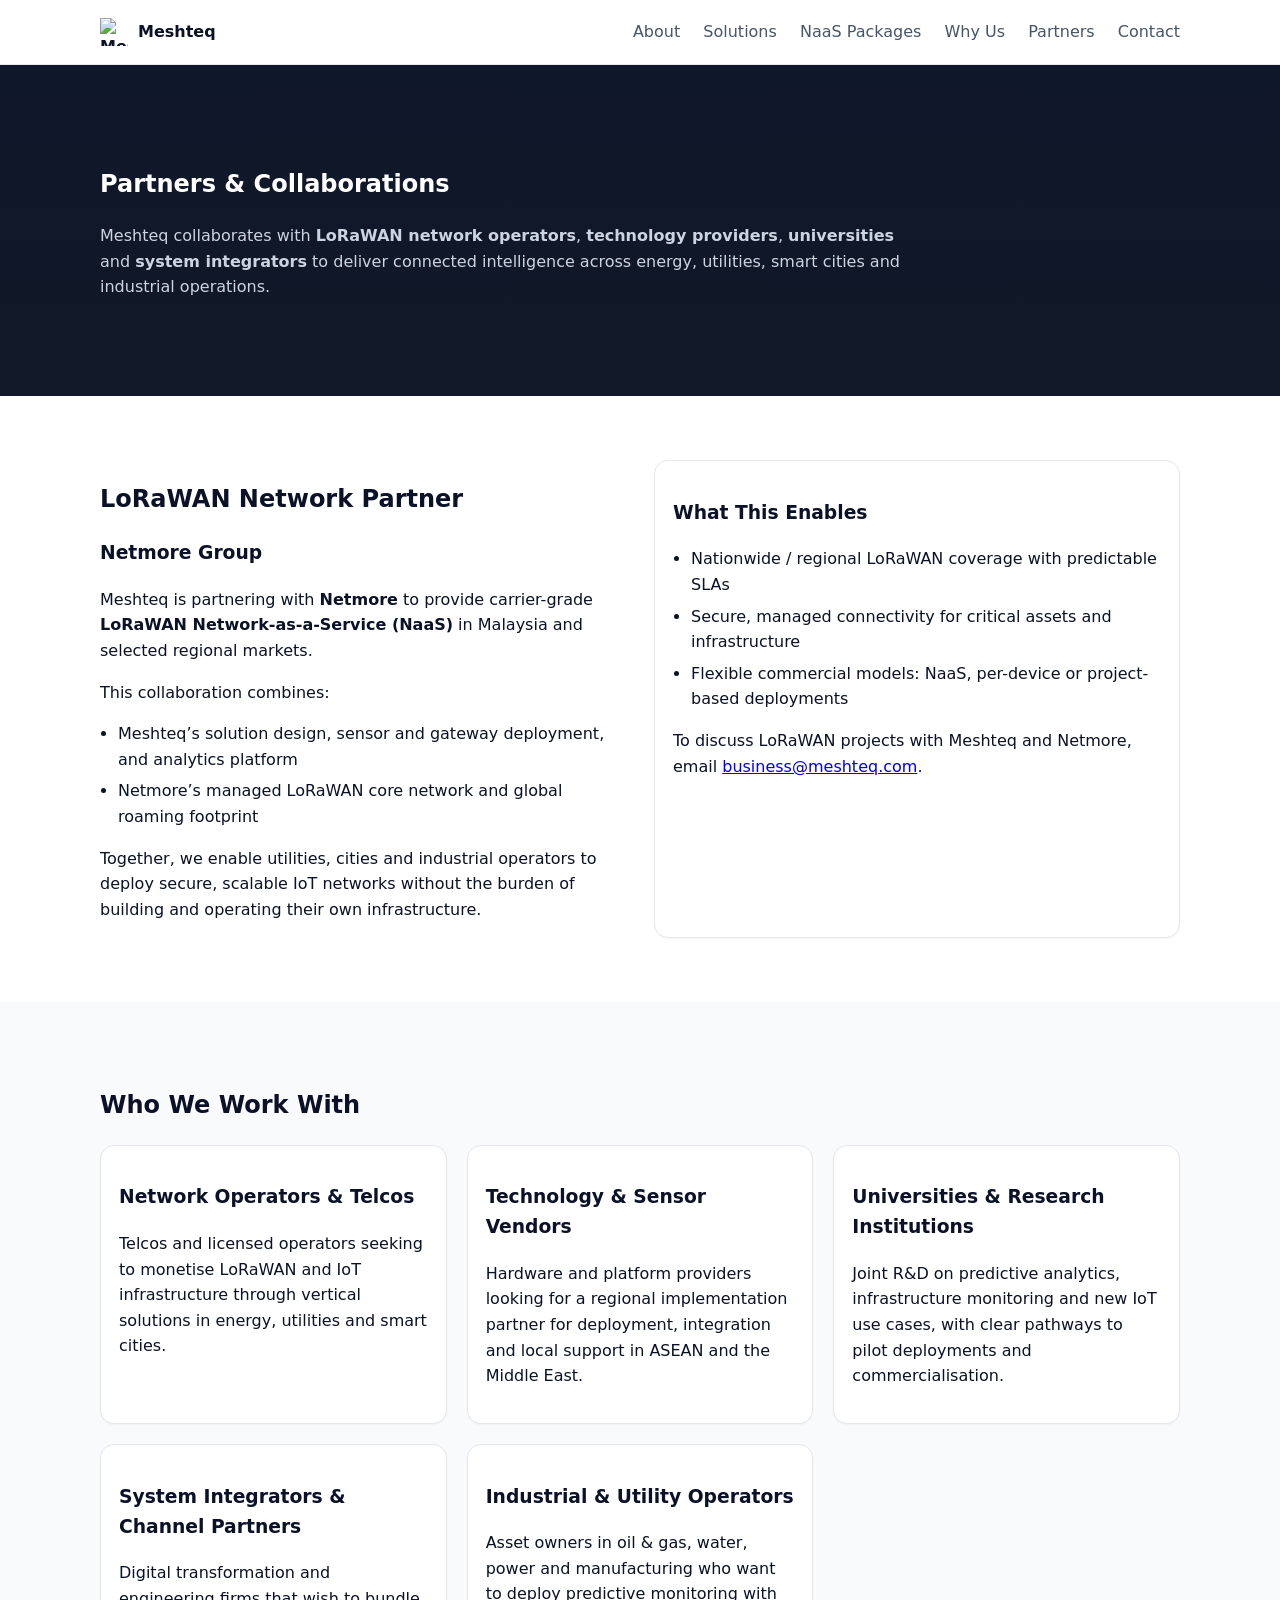
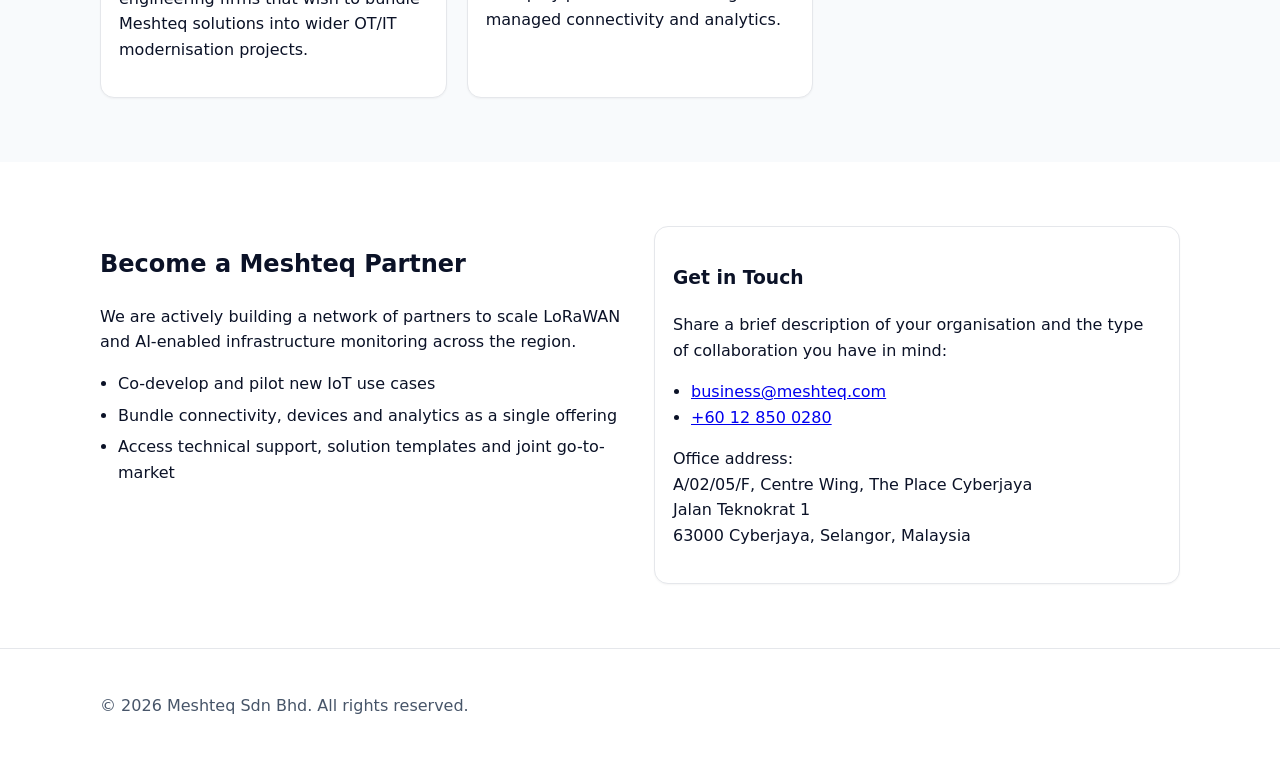
==== partners.html @ 6a69f066 "Create partners.html" ====
<!DOCTYPE html>
<html lang="en">
<head>
  <meta charset="utf-8" />
  <meta http-equiv="X-UA-Compatible" content="IE=edge" />
  <meta name="viewport" content="width=device-width, initial-scale=1" />
  <title>Partners & Collaborations | Meshteq</title>
  <meta name="description" content="Meshteq partners with LoRaWAN network operators, technology providers and research institutions to deliver scalable IoT, AI and Network-as-a-Service (NaaS) solutions." />
  <link rel="canonical" href="https://meshteq.com/partners.html" />
  <link rel="icon" href="/favicon.svg" type="image/svg+xml" />
  <link rel="manifest" href="/site.webmanifest" />
  <meta name="theme-color" content="#0f172a" />
  <!-- Open Graph -->
  <meta property="og:title" content="Partners & Collaborations | Meshteq" />
  <meta property="og:description" content="Meshteq collaborates with LoRaWAN network operators, sensor vendors, universities and system integrators to deliver IoT and AI solutions across ASEAN and the Middle East." />
  <meta property="og:type" content="website" />
  <meta property="og:url" content="https://meshteq.com/partners.html" />
  <meta property="og:image" content="https://meshteq.com/og-image.png" />
  <!-- Twitter -->
  <meta name="twitter:card" content="summary_large_image" />
  <meta name="twitter:title" content="Partners & Collaborations | Meshteq" />
  <meta name="twitter:description" content="Meshteq collaborates with LoRaWAN network operators, sensor vendors, universities and system integrators to deliver IoT and AI solutions." />
  <meta name="twitter:image" content="https://meshteq.com/og-image.png" />
  <link rel="preload" href="/styles.css" as="style" />
  <link rel="stylesheet" href="/styles.css" />
  <script type="application/ld+json">
  {
    "@context": "https://schema.org",
    "@type": "Organization",
    "name": "Meshteq Sdn Bhd",
    "url": "https://meshteq.com/",
    "logo": "https://meshteq.com/favicon.svg",
    "contactPoint": [{
      "@type": "ContactPoint",
      "contactType": "Business",
      "email": "business@meshteq.com",
      "telephone": "+6012 8500280"
    }],
    "description": "Meshteq develops IoT, AI and LoRaWAN Network-as-a-Service solutions for predictive infrastructure monitoring, smart cities and industrial automation."
  }
  </script>
</head>
<body>
  <header class="site-header">
    <div class="container">
      <a class="brand" href="/">
        <img src="/favicon.svg" alt="Meshteq logo" class="logo" />
        <span>Meshteq</span>
      </a>
      <nav class="nav">
        <a href="/#about">About</a>
        <a href="/#solutions">Solutions</a>
        <a href="/pricing.html">NaaS Packages</a>
        <a href="/#why">Why Us</a>
        <a href="/partners.html">Partners</a>
        <a href="/#contact">Contact</a>
      </nav>
    </div>
  </header>

  <main>
    <!-- Hero -->
    <section class="hero">
      <div class="container">
        <h1>Partners &amp; Collaborations</h1>
        <p class="lead">
          Meshteq collaborates with <strong>LoRaWAN network operators</strong>, <strong>technology providers</strong>,
          <strong>universities</strong> and <strong>system integrators</strong> to deliver connected intelligence
          across energy, utilities, smart cities and industrial operations.
        </p>
      </div>
    </section>

    <!-- Netmore partnership -->
    <section class="section">
      <div class="container grid two">
        <div>
          <h2>LoRaWAN Network Partner</h2>
          <h3>Netmore Group</h3>
          <p>
            Meshteq is partnering with <strong>Netmore</strong> to provide carrier-grade
            <strong>LoRaWAN Network-as-a-Service (NaaS)</strong> in Malaysia and selected regional markets.
          </p>
          <p>
            This collaboration combines:
          </p>
          <ul class="bullets">
            <li>Meshteq’s solution design, sensor and gateway deployment, and analytics platform</li>
            <li>Netmore’s managed LoRaWAN core network and global roaming footprint</li>
          </ul>
          <p>
            Together, we enable utilities, cities and industrial operators to deploy secure, scalable IoT networks
            without the burden of building and operating their own infrastructure.
          </p>
        </div>
        <div class="card">
          <h3>What This Enables</h3>
          <ul class="bullets">
            <li>Nationwide / regional LoRaWAN coverage with predictable SLAs</li>
            <li>Secure, managed connectivity for critical assets and infrastructure</li>
            <li>Flexible commercial models: NaaS, per-device or project-based deployments</li>
          </ul>
          <p>
            To discuss LoRaWAN projects with Meshteq and Netmore, email
            <a href="mailto:business@meshteq.com">business@meshteq.com</a>.
          </p>
        </div>
      </div>
    </section>

    <!-- Partner categories -->
    <section class="section alt">
      <div class="container">
        <h2>Who We Work With</h2>
        <div class="cards three">
          <div class="card">
            <h3>Network Operators &amp; Telcos</h3>
            <p>
              Telcos and licensed operators seeking to monetise LoRaWAN and IoT infrastructure
              through vertical solutions in energy, utilities and smart cities.
            </p>
          </div>
          <div class="card">
            <h3>Technology &amp; Sensor Vendors</h3>
            <p>
              Hardware and platform providers looking for a regional implementation partner for
              deployment, integration and local support in ASEAN and the Middle East.
            </p>
          </div>
          <div class="card">
            <h3>Universities &amp; Research Institutions</h3>
            <p>
              Joint R&amp;D on predictive analytics, infrastructure monitoring and new IoT use cases,
              with clear pathways to pilot deployments and commercialisation.
            </p>
          </div>
          <div class="card">
            <h3>System Integrators &amp; Channel Partners</h3>
            <p>
              Digital transformation and engineering firms that wish to bundle Meshteq solutions
              into wider OT/IT modernisation projects.
            </p>
          </div>
          <div class="card">
            <h3>Industrial &amp; Utility Operators</h3>
            <p>
              Asset owners in oil &amp; gas, water, power and manufacturing who want to deploy
              predictive monitoring with managed connectivity and analytics.
            </p>
          </div>
        </div>
      </div>
    </section>

    <!-- Collaboration CTA -->
    <section class="section">
      <div class="container grid two">
        <div>
          <h2>Become a Meshteq Partner</h2>
          <p>
            We are actively building a network of partners to scale LoRaWAN and AI-enabled
            infrastructure monitoring across the region.
          </p>
          <ul class="bullets">
            <li>Co-develop and pilot new IoT use cases</li>
            <li>Bundle connectivity, devices and analytics as a single offering</li>
            <li>Access technical support, solution templates and joint go-to-market</li>
          </ul>
        </div>
        <div class="card">
          <h3>Get in Touch</h3>
          <p>
            Share a brief description of your organisation and the type of collaboration you have in mind:
          </p>
          <ul class="contact">
            <li><a href="mailto:business@meshteq.com">business@meshteq.com</a></li>
            <li><a href="tel:+60128500280">+60 12 850 0280</a></li>
          </ul>
          <p>
            Office address:<br>
            A/02/05/F, Centre Wing, The Place Cyberjaya<br>
            Jalan Teknokrat 1<br>
            63000 Cyberjaya, Selangor, Malaysia
          </p>
        </div>
      </div>
    </section>
  </main>

  <footer class="site-footer">
    <div class="container">
      <p>© <span id="y"></span> Meshteq Sdn Bhd. All rights reserved.</p>
    </div>
  </footer>

  <script>
    document.getElementById('y').textContent = new Date().getFullYear();
  </script>
</body>
</html>
---- styles.css ----
/* Meshteq minimal styles - responsive, accessible */

/* =========================
   1) Design Tokens
   ========================= */
:root{
  --bg:#0f172a;         /* slate-900 */
  --bg-alt:#0b1227;     /* darker slate */
  --text:#0b1227;       /* dark */
  --muted:#475569;      /* slate-600 */
  --card:#ffffff;
  --brand:#2563eb;      /* blue-600 */
  --brand-2:#22c55e;    /* green-500 */
  --border:#e5e7eb;
  --input-border:#cbd5e1;
}

/* =========================
   2) Base / Reset
   ========================= */
*{ box-sizing:border-box; }
html,body{ margin:0; padding:0; }

body{
  font-family:system-ui,-apple-system,Segoe UI,Roboto,Ubuntu,'Helvetica Neue',Arial,'Noto Sans',sans-serif;
  line-height:1.6;
  color:var(--text);
  background:#fff;
}

.container{
  max-width:1120px;
  margin:0 auto;
  padding:0 20px;
}

/* =========================
   3) Header / Navigation
   ========================= */
.site-header{
  position:sticky;
  top:0;
  z-index:10;
  background:#fff;
  border-bottom:1px solid var(--border);
}

.site-header .container{
  display:flex;
  align-items:center;
  justify-content:space-between;
  height:64px;
}

.brand{
  display:flex;
  align-items:center;
  gap:10px;
  text-decoration:none;
  color:var(--text);
  font-weight:700;
}

.logo{ width:28px; height:28px; }

.nav a{
  margin-left:18px;
  text-decoration:none;
  color:var(--muted);
}
.nav a:hover{ color:var(--text); }

/* =========================
   4) Hero / Buttons
   ========================= */
.hero{
  background:linear-gradient(180deg,#0f172a 0%,#111827 100%);
  color:#fff;
  padding:80px 0;
}

.hero .lead{
  max-width:820px;
  color:#cbd5e1;
}

.cta-row{
  display:flex;
  gap:12px;
  margin-top:22px;
}

.btn{
  display:inline-block;
  padding:12px 18px;
  border-radius:10px;
  text-decoration:none;
  border:1px solid transparent;
  cursor:pointer;
  font-weight:600;
}

.btn.primary{
  background:var(--brand);
  color:#fff;
}

.btn.ghost{
  background:transparent;
  border-color:#334155;
  color:#e2e8f0;
}

/* =========================
   5) Sections / Layout / Cards
   ========================= */
.section{ padding:64px 0; }
.section.alt{ background:#f8fafc; }

.grid.two{
  display:grid;
  grid-template-columns:1fr 1fr;
  gap:28px;
}

.cards.three{
  display:grid;
  grid-template-columns:repeat(3,minmax(0,1fr));
  gap:20px;
  margin-top:18px;
}

.card{
  background:var(--card);
  border:1px solid var(--border);
  border-radius:14px;
  padding:18px;
  box-shadow:0 1px 2px rgba(0,0,0,0.04);
}

.checklist, .facts, .bullets, .contact{ padding-left:18px; }
.checklist li, .bullets li{ margin:6px 0; }

.note{
  background:#eef2ff;
  border:1px solid #c7d2fe;
  border-radius:14px;
  padding:18px;
}

/* =========================
   6) Contact Form (FIXED ALIGNMENT)
   ========================= */
.contact-form{
  background:#fff;
  border:1px solid var(--border);
  border-radius:14px;
  padding:18px;

  /* Keep it strict and consistent */
  display:grid;
  grid-template-columns:1fr;
  gap:14px;
}

/* Labels should not influence input width */
.contact-form label{
  display:block;
  gap:6px; /* harmless if browser ignores, kept from your original intent */
}

/* Make ALL fields full width and consistent */
.contact-form input,
.contact-form textarea{
  width:100%;
  padding:12px 14px;
  border:1px solid var(--input-border);
  border-radius:10px;
  font:inherit;
  box-sizing:border-box;
}

/* Make textarea visually consistent and professional */
.contact-form textarea{
  min-height:120px;
  resize:vertical;
}

/* =========================
   7) Footer
   ========================= */
.site-footer{
  border-top:1px solid var(--border);
  padding:28px 0;
  background:#fff;
  color:var(--muted);
}

/* =========================
   8) Responsive
   ========================= */
@media (max-width:900px){
  .grid.two{ grid-template-columns:1fr; }
  .cards.three{ grid-template-columns:1fr 1fr; }
}

@media (max-width:640px){
  .nav{ display:none; }
  .cards.three{ grid-template-columns:1fr; }
  .hero{ padding:56px 0; }
}
---- styles.css ----
/* Meshteq minimal styles - responsive, accessible */

/* =========================
   1) Design Tokens
   ========================= */
:root{
  --bg:#0f172a;         /* slate-900 */
  --bg-alt:#0b1227;     /* darker slate */
  --text:#0b1227;       /* dark */
  --muted:#475569;      /* slate-600 */
  --card:#ffffff;
  --brand:#2563eb;      /* blue-600 */
  --brand-2:#22c55e;    /* green-500 */
  --border:#e5e7eb;
  --input-border:#cbd5e1;
}

/* =========================
   2) Base / Reset
   ========================= */
*{ box-sizing:border-box; }
html,body{ margin:0; padding:0; }

body{
  font-family:system-ui,-apple-system,Segoe UI,Roboto,Ubuntu,'Helvetica Neue',Arial,'Noto Sans',sans-serif;
  line-height:1.6;
  color:var(--text);
  background:#fff;
}

.container{
  max-width:1120px;
  margin:0 auto;
  padding:0 20px;
}

/* =========================
   3) Header / Navigation
   ========================= */
.site-header{
  position:sticky;
  top:0;
  z-index:10;
  background:#fff;
  border-bottom:1px solid var(--border);
}

.site-header .container{
  display:flex;
  align-items:center;
  justify-content:space-between;
  height:64px;
}

.brand{
  display:flex;
  align-items:center;
  gap:10px;
  text-decoration:none;
  color:var(--text);
  font-weight:700;
}

.logo{ width:28px; height:28px; }

.nav a{
  margin-left:18px;
  text-decoration:none;
  color:var(--muted);
}
.nav a:hover{ color:var(--text); }

/* =========================
   4) Hero / Buttons
   ========================= */
.hero{
  background:linear-gradient(180deg,#0f172a 0%,#111827 100%);
  color:#fff;
  padding:80px 0;
}

.hero .lead{
  max-width:820px;
  color:#cbd5e1;
}

.cta-row{
  display:flex;
  gap:12px;
  margin-top:22px;
}

.btn{
  display:inline-block;
  padding:12px 18px;
  border-radius:10px;
  text-decoration:none;
  border:1px solid transparent;
  cursor:pointer;
  font-weight:600;
}

.btn.primary{
  background:var(--brand);
  color:#fff;
}

.btn.ghost{
  background:transparent;
  border-color:#334155;
  color:#e2e8f0;
}

/* =========================
   5) Sections / Layout / Cards
   ========================= */
.section{ padding:64px 0; }
.section.alt{ background:#f8fafc; }

.grid.two{
  display:grid;
  grid-template-columns:1fr 1fr;
  gap:28px;
}

.cards.three{
  display:grid;
  grid-template-columns:repeat(3,minmax(0,1fr));
  gap:20px;
  margin-top:18px;
}

.card{
  background:var(--card);
  border:1px solid var(--border);
  border-radius:14px;
  padding:18px;
  box-shadow:0 1px 2px rgba(0,0,0,0.04);
}

.checklist, .facts, .bullets, .contact{ padding-left:18px; }
.checklist li, .bullets li{ margin:6px 0; }

.note{
  background:#eef2ff;
  border:1px solid #c7d2fe;
  border-radius:14px;
  padding:18px;
}

/* =========================
   6) Contact Form (FIXED ALIGNMENT)
   ========================= */
.contact-form{
  background:#fff;
  border:1px solid var(--border);
  border-radius:14px;
  padding:18px;

  /* Keep it strict and consistent */
  display:grid;
  grid-template-columns:1fr;
  gap:14px;
}

/* Labels should not influence input width */
.contact-form label{
  display:block;
  gap:6px; /* harmless if browser ignores, kept from your original intent */
}

/* Make ALL fields full width and consistent */
.contact-form input,
.contact-form textarea{
  width:100%;
  padding:12px 14px;
  border:1px solid var(--input-border);
  border-radius:10px;
  font:inherit;
  box-sizing:border-box;
}

/* Make textarea visually consistent and professional */
.contact-form textarea{
  min-height:120px;
  resize:vertical;
}

/* =========================
   7) Footer
   ========================= */
.site-footer{
  border-top:1px solid var(--border);
  padding:28px 0;
  background:#fff;
  color:var(--muted);
}

/* =========================
   8) Responsive
   ========================= */
@media (max-width:900px){
  .grid.two{ grid-template-columns:1fr; }
  .cards.three{ grid-template-columns:1fr 1fr; }
}

@media (max-width:640px){
  .nav{ display:none; }
  .cards.three{ grid-template-columns:1fr; }
  .hero{ padding:56px 0; }
}
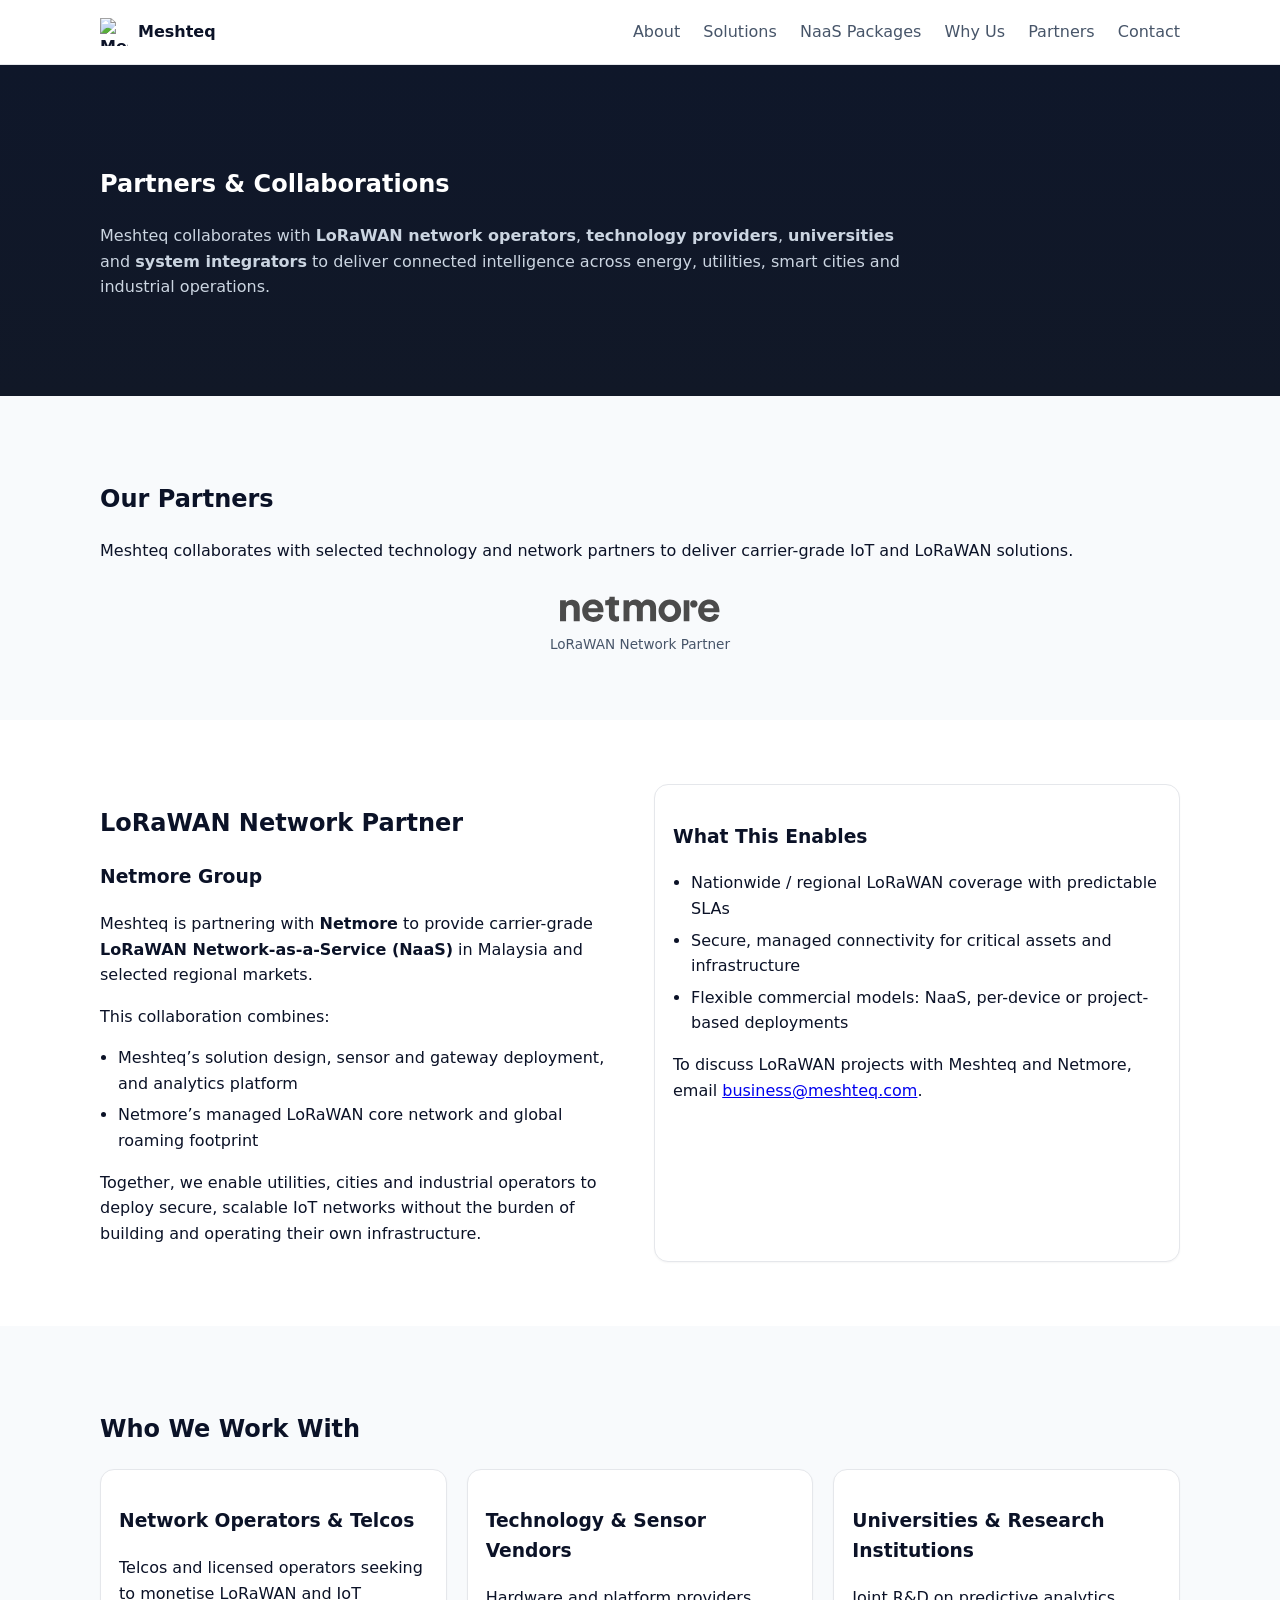
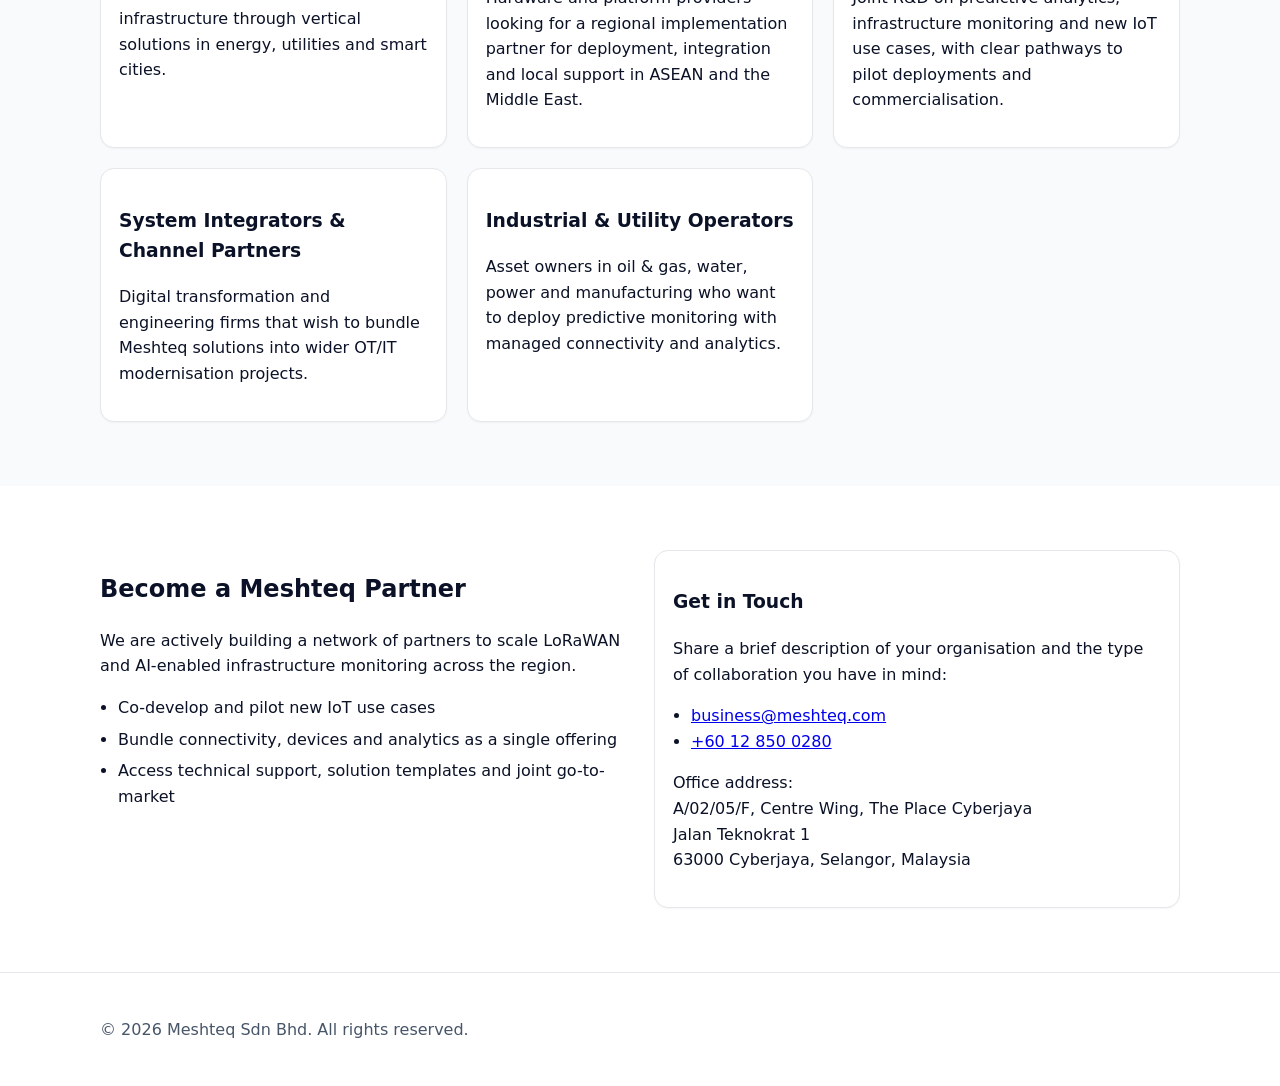
==== commit 82e5d213: "Update partners.html Add netmore logo" ====
--- a/partners.html
+++ b/partners.html
@@ -71,9 +71,39 @@
       </div>
     </section>
 
+    <!-- Partner logos -->
+<section class="section alt">
+  <div class="container">
+    <h2>Our Partners</h2>
+    <p class="lead">
+      Meshteq collaborates with selected technology and network partners
+      to deliver carrier-grade IoT and LoRaWAN solutions.
+    </p>
+
+    <div class="partner-logos">
+      <div class="partner-logo-item">
+        <img
+          src="/assets/partners/netmore-logo.svg"
+          alt="Netmore Group – LoRaWAN Network Partner"
+          loading="lazy"
+        />
+        <span class="partner-role">LoRaWAN Network Partner</span>
+      </div>
+
+      <!-- Future partner logos go here -->
+      <!--
+      <div class="partner-logo-item">
+        <img src="/assets/partners/partner-x.svg" alt="Partner X" />
+        <span class="partner-role">Technology Partner</span>
+      </div>
+      -->
+    </div>
+  </div>
+</section>
+
     <!-- Netmore partnership -->
     <section class="section">
-      <div class="container grid two">
+            <div class="container grid two">
         <div>
           <h2>LoRaWAN Network Partner</h2>
           <h3>Netmore Group</h3>
--- a/styles.css
+++ b/styles.css
@@ -209,3 +209,41 @@
   .cards.three{ grid-template-columns:1fr; }
   .hero{ padding:56px 0; }
 }
+
+/* =========================
+   9) partner logo
+   ========================= */
+.partner-logos {
+  display: grid;
+  grid-template-columns: repeat(auto-fit, minmax(160px, 1fr));
+  gap: 2rem;
+  margin-top: 2rem;
+  align-items: center;
+}
+
+.partner-logo-item {
+  text-align: center;
+}
+
+.partner-logo-item img {
+  max-width: 160px;
+  max-height: 80px;
+  width: auto;
+  height: auto;
+  margin: 0 auto 0.75rem;
+  display: block;
+  filter: grayscale(100%);
+  opacity: 0.85;
+}
+
+.partner-logo-item img:hover {
+  filter: none;
+  opacity: 1;
+}
+
+.partner-role {
+  display: block;
+  font-size: 0.85rem;
+  color: var(--muted, #6b7280);
+}
+
--- a/styles.css
+++ b/styles.css
@@ -209,3 +209,41 @@
   .cards.three{ grid-template-columns:1fr; }
   .hero{ padding:56px 0; }
 }
+
+/* =========================
+   9) partner logo
+   ========================= */
+.partner-logos {
+  display: grid;
+  grid-template-columns: repeat(auto-fit, minmax(160px, 1fr));
+  gap: 2rem;
+  margin-top: 2rem;
+  align-items: center;
+}
+
+.partner-logo-item {
+  text-align: center;
+}
+
+.partner-logo-item img {
+  max-width: 160px;
+  max-height: 80px;
+  width: auto;
+  height: auto;
+  margin: 0 auto 0.75rem;
+  display: block;
+  filter: grayscale(100%);
+  opacity: 0.85;
+}
+
+.partner-logo-item img:hover {
+  filter: none;
+  opacity: 1;
+}
+
+.partner-role {
+  display: block;
+  font-size: 0.85rem;
+  color: var(--muted, #6b7280);
+}
+
